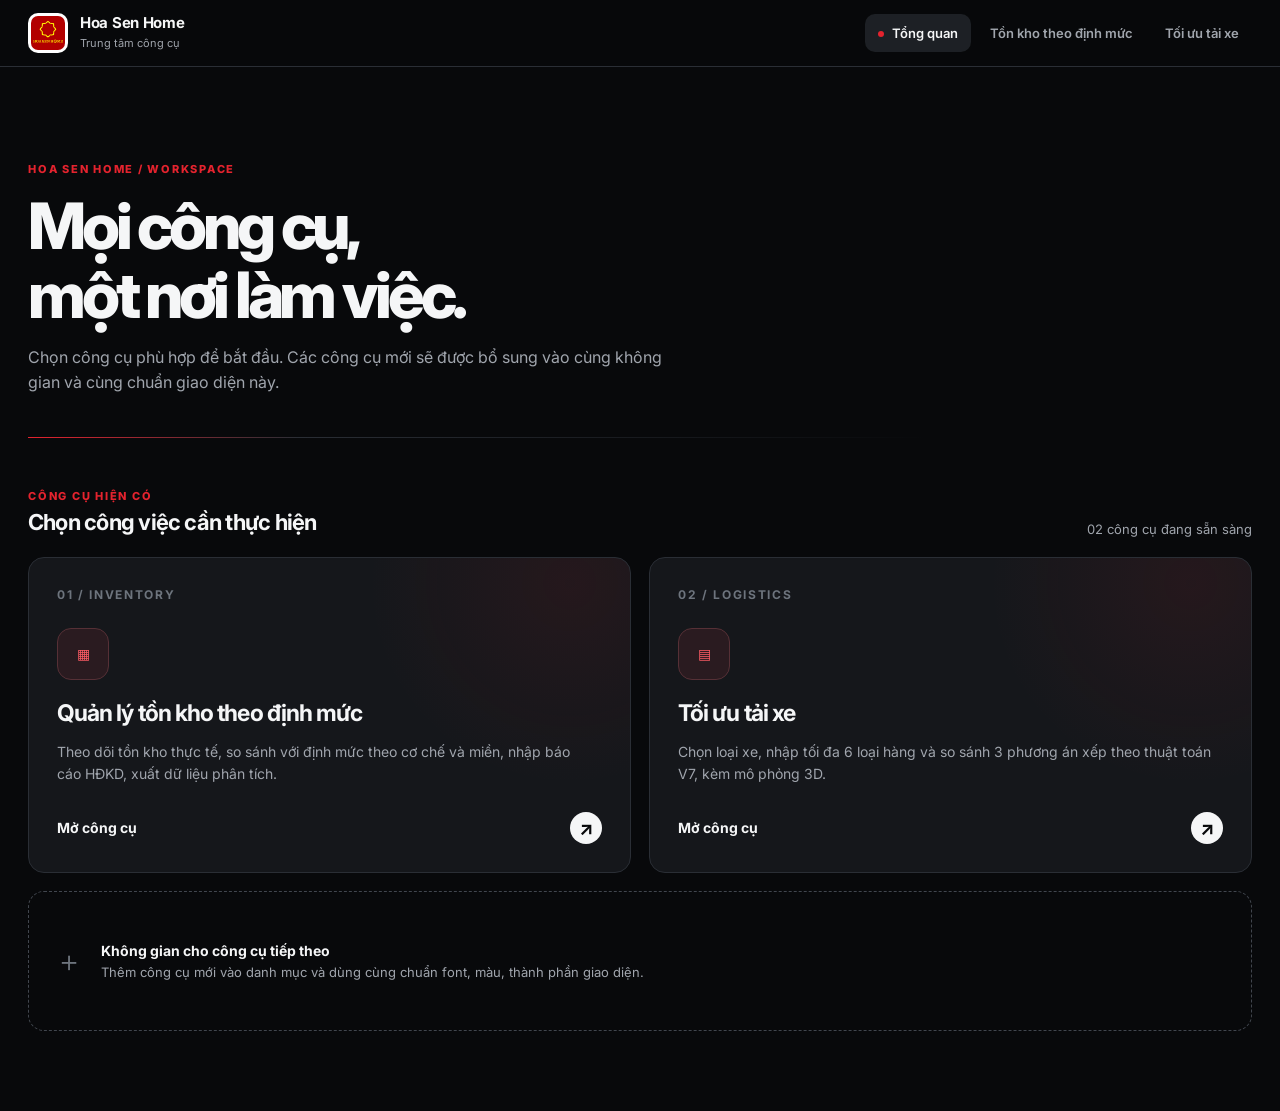
==== index.html @ efd55bc5 "feat: add Hoa Sen Home tool workspace" ====
<!doctype html>
<html lang="vi">
<head>
  <meta charset="utf-8">
  <meta name="viewport" content="width=device-width,initial-scale=1">
  <meta name="description" content="Không gian công cụ Hoa Sen Home: quản lý tồn kho theo định mức và tối ưu tải xe.">
  <title>Trung tâm công cụ | Hoa Sen Home</title>
  <link rel="stylesheet" href="/shared.css">
</head>
<body>
  <header class="site-header"><div class="site-header-inner">
    <a class="brand" href="/"><img src="/inventory/Logo HSH.jpg" alt="Hoa Sen Home"><div><strong>Hoa Sen Home</strong><span>Trung tâm công cụ</span></div></a>
    <nav class="site-nav" aria-label="Công cụ"><a class="active" href="/">Tổng quan</a><a href="/inventory/">Tồn kho theo định mức</a><a href="/truck/">Tối ưu tải xe</a></nav>
  </div></header>
  <main class="shell">
    <section class="hero"><div class="eyebrow">HOA SEN HOME / WORKSPACE</div><h1>Mọi công cụ,<br>một nơi làm việc.</h1><p>Chọn công cụ phù hợp để bắt đầu. Các công cụ mới sẽ được bổ sung vào cùng không gian và cùng chuẩn giao diện này.</p><div class="hero-rule"></div></section>
    <section aria-labelledby="tools-heading"><div class="section-head"><div><div class="eyebrow">CÔNG CỤ HIỆN CÓ</div><h2 id="tools-heading">Chọn công việc cần thực hiện</h2></div><p>02 công cụ đang sẵn sàng</p></div>
      <div class="tool-grid">
        <a class="tool-card" href="/inventory/"><span class="number">01 / INVENTORY</span><div class="tool-icon" aria-hidden="true">▦</div><h3>Quản lý tồn kho theo định mức</h3><p>Theo dõi tồn kho thực tế, so sánh với định mức theo cơ chế và miền, nhập báo cáo HĐKD, xuất dữ liệu phân tích.</p><div class="card-footer"><span>Mở công cụ</span><span class="arrow">↗</span></div></a>
        <a class="tool-card" href="/truck/"><span class="number">02 / LOGISTICS</span><div class="tool-icon" aria-hidden="true">▤</div><h3>Tối ưu tải xe</h3><p>Chọn loại xe, nhập tối đa 6 loại hàng và so sánh 3 phương án xếp theo thuật toán V7, kèm mô phỏng 3D.</p><div class="card-footer"><span>Mở công cụ</span><span class="arrow">↗</span></div></a>
      </div>
      <div class="future-card"><div class="plus" aria-hidden="true">＋</div><div><strong>Không gian cho công cụ tiếp theo</strong><span>Thêm công cụ mới vào danh mục và dùng cùng chuẩn font, màu, thành phần giao diện.</span></div></div>
    </section>
  </main>
</body>
</html>
---- shared.css ----
@import url('https://fonts.googleapis.com/css2?family=Inter:wght@400;500;600;700;800&display=swap');

:root{--bg:#08090b;--surface:#15171b;--surface-2:#1d2025;--border:#2a2e35;--text:#f5f6f7;--muted:#a0a5ad;--soft:#6d747d;--accent:#e4232e;--accent-hover:#ff3b45;--green:#31ce79;--radius:16px}
*{box-sizing:border-box}
html{scroll-behavior:smooth}
body{margin:0;background:var(--bg);color:var(--text);font:400 14px/1.55 Inter,-apple-system,BlinkMacSystemFont,"SF Pro Display",Arial,sans-serif;-webkit-font-smoothing:antialiased}
button,input,select{font:inherit}
button{cursor:pointer}
a{color:inherit;text-decoration:none}
.site-header{position:sticky;top:0;z-index:100;background:rgba(8,9,11,.9);backdrop-filter:blur(18px);border-bottom:1px solid var(--border)}
.site-header-inner{max-width:1440px;margin:auto;padding:13px 28px;display:flex;align-items:center;justify-content:space-between;gap:24px}
.brand{display:flex;align-items:center;gap:12px;min-width:0}
.brand img{width:40px;height:40px;border-radius:10px;background:#fff;object-fit:contain;padding:3px;flex:none}
.brand strong{display:block;font-size:15px;line-height:1.2;letter-spacing:-.02em}
.brand span{display:block;color:var(--muted);font-size:11px;margin-top:3px}
.site-nav{display:flex;align-items:center;gap:6px;flex-wrap:wrap}
.site-nav a{padding:9px 13px;border-radius:10px;color:var(--muted);font-size:13px;font-weight:600;white-space:nowrap}
.site-nav a:hover,.site-nav a.active{color:var(--text);background:var(--surface-2)}
.site-nav a.active:before{content:"";display:inline-block;width:6px;height:6px;margin:0 8px 1px 0;background:var(--accent);border-radius:50%}
.shell{max-width:1440px;margin:auto;padding:32px 28px 80px}
.eyebrow{font-size:11px;letter-spacing:.16em;text-transform:uppercase;color:var(--accent);font-weight:800}
.hero{padding:62px 0 50px;max-width:900px}
.hero h1{margin:14px 0 16px;font-size:clamp(36px,5vw,65px);letter-spacing:-.065em;line-height:1.07;font-weight:800}
.hero p{color:var(--muted);font-size:16px;max-width:650px;margin:0}
.hero-rule{height:1px;background:linear-gradient(90deg,var(--accent),var(--border) 30%,transparent);margin-top:42px}
.section-head{display:flex;justify-content:space-between;align-items:end;gap:20px;margin-bottom:18px}
.section-head h2{font-size:22px;letter-spacing:-.035em;margin:0}
.section-head p{margin:0;color:var(--muted);font-size:13px}
.tool-grid{display:grid;grid-template-columns:repeat(2,minmax(0,1fr));gap:18px}
.tool-card{position:relative;display:flex;flex-direction:column;min-height:310px;padding:28px;border:1px solid var(--border);border-radius:var(--radius);background:radial-gradient(circle at 90% 8%,rgba(228,35,46,.075),transparent 33%),var(--surface);transition:border-color .2s,transform .2s,background .2s}
.tool-card:hover{border-color:#59606a;transform:translateY(-3px);background-color:#1a1d21}
.tool-card .number{color:var(--soft);font-size:12px;font-weight:700;letter-spacing:.14em}
.tool-icon{display:grid;place-items:center;width:52px;height:52px;background:#2a1b20;color:#ff5c65;border:1px solid #563036;border-radius:14px;margin:24px 0 16px}
.tool-card h3{font-size:23px;letter-spacing:-.04em;margin:0 0 9px}
.tool-card p{color:var(--muted);margin:0;max-width:540px}
.tool-card .card-footer{margin-top:auto;padding-top:28px;display:flex;align-items:center;justify-content:space-between;color:var(--text);font-weight:700}
.tool-card .arrow{display:grid;place-items:center;width:32px;height:32px;border-radius:50%;background:var(--text);color:var(--bg);font-size:19px}
.future-card{border-style:dashed;background:transparent;min-height:140px;display:flex;align-items:center;gap:18px;padding:26px;margin-top:18px;border-radius:var(--radius);border:1px dashed #41464e}
.future-card .plus{font-size:28px;color:var(--soft)}
.future-card strong{display:block}.future-card span{color:var(--muted);font-size:13px}
.page-intro{padding:30px 0 26px}
.page-intro h1{font-size:clamp(27px,3.4vw,40px);letter-spacing:-.045em;margin:8px 0 7px}
.page-intro p{color:var(--muted);margin:0}
.panel{background:var(--surface);border:1px solid var(--border);border-radius:var(--radius);padding:22px}
.panel h2,.panel h3{margin:0 0 14px;letter-spacing:-.025em}
.panel h2{font-size:18px}.panel h3{font-size:15px}
.field{display:flex;flex-direction:column;gap:7px;min-width:0}
.field label{font-size:12px;color:var(--muted);font-weight:600}
.field input,.field select{width:100%;min-height:40px;background:#0d0f12;border:1px solid #363b43;border-radius:9px;color:var(--text);padding:8px 11px;outline:none}
.field input:focus,.field select:focus{border-color:#d94a53;box-shadow:0 0 0 3px rgba(228,35,46,.12)}
.field input:disabled{opacity:.6}
.field small{color:var(--soft)}
.form-grid{display:grid;grid-template-columns:repeat(3,minmax(0,1fr));gap:14px}
.btn{border:1px solid var(--border);border-radius:10px;padding:10px 15px;background:var(--surface-2);color:var(--text);font-weight:700;line-height:1.25}
.btn:hover{border-color:#6a727c}.btn.primary{background:var(--accent);border-color:var(--accent);color:#fff}.btn.primary:hover{background:var(--accent-hover)}
.btn.ghost{background:transparent}.btn.danger{color:#ff777e}
.btn:disabled{opacity:.55;cursor:not-allowed}
.muted{color:var(--muted)}.hint{color:var(--muted);font-size:12px}
.divider{border:0;border-top:1px solid var(--border);margin:22px 0}
.tab-list{display:flex;gap:7px;overflow:auto;padding-bottom:3px}
.tab-list button{border:1px solid var(--border);background:#101216;color:var(--muted);border-radius:9px;padding:9px 13px;white-space:nowrap;font-weight:700}
.tab-list button.active{background:#332026;border-color:#754048;color:#fff}
.metric-grid{display:grid;grid-template-columns:repeat(4,minmax(0,1fr));gap:12px}
.metric{padding:16px;background:#101216;border:1px solid var(--border);border-radius:12px}
.metric span{display:block;color:var(--muted);font-size:12px}.metric strong{display:block;font-size:23px;letter-spacing:-.04em;margin-top:5px}
.table-wrap{overflow:auto;border:1px solid var(--border);border-radius:11px}
table{width:100%;border-collapse:collapse;font-size:12px;min-width:720px}th,td{padding:10px 12px;text-align:left;border-bottom:1px solid var(--border);white-space:nowrap}th{background:#202329;color:#c8cbd0;font-weight:700}td{background:#121418}tr:last-child td{border-bottom:0}
.notice{background:#17291f;border:1px solid #315b42;color:#7eecaa;border-radius:10px;padding:10px 13px;font-size:13px}
.notice.warn{background:#2a2313;border-color:#65542b;color:#ffe49b}.notice.error{background:#301b20;border-color:#683740;color:#ffadb2}
@media(max-width:850px){.tool-grid{grid-template-columns:1fr}.site-header-inner{align-items:flex-start;flex-direction:column;gap:8px}.site-nav{width:100%;overflow:auto;flex-wrap:nowrap}.shell{padding:24px 16px 60px}.form-grid{grid-template-columns:repeat(2,minmax(0,1fr))}.metric-grid{grid-template-columns:repeat(2,minmax(0,1fr))}}
@media(max-width:520px){.form-grid{grid-template-columns:1fr}.metric-grid{grid-template-columns:1fr 1fr}.panel{padding:16px}.tool-card{min-height:260px;padding:20px}.hero{padding:35px 0}}
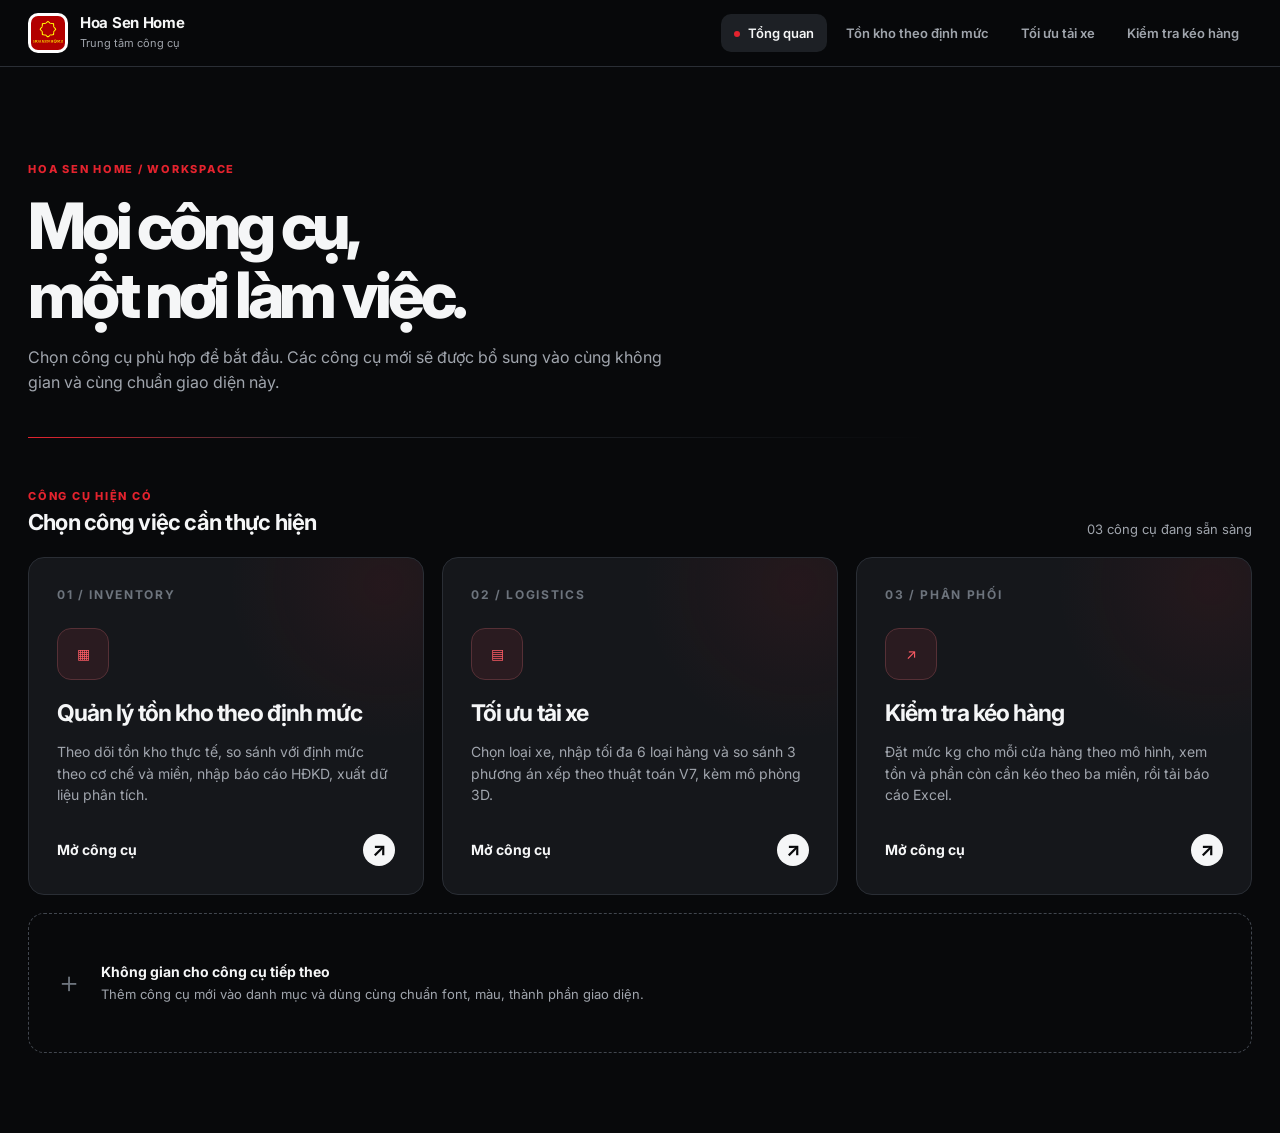
==== commit 8ff85400: "Add store pull tracking tool with regional tabs and Excel export" ====
--- a/index.html
+++ b/index.html
@@ -3,21 +3,22 @@
 <head>
   <meta charset="utf-8">
   <meta name="viewport" content="width=device-width,initial-scale=1">
-  <meta name="description" content="Không gian công cụ Hoa Sen Home: quản lý tồn kho theo định mức và tối ưu tải xe.">
+  <meta name="description" content="Không gian công cụ Hoa Sen Home: tồn kho theo định mức, tối ưu tải xe và kiểm tra kéo hàng.">
   <title>Trung tâm công cụ | Hoa Sen Home</title>
   <link rel="stylesheet" href="/shared.css">
 </head>
 <body>
   <header class="site-header"><div class="site-header-inner">
     <a class="brand" href="/"><img src="/inventory/Logo HSH.jpg" alt="Hoa Sen Home"><div><strong>Hoa Sen Home</strong><span>Trung tâm công cụ</span></div></a>
-    <nav class="site-nav" aria-label="Công cụ"><a class="active" href="/">Tổng quan</a><a href="/inventory/">Tồn kho theo định mức</a><a href="/truck/">Tối ưu tải xe</a></nav>
+    <nav class="site-nav" aria-label="Công cụ"><a class="active" href="/">Tổng quan</a><a href="/inventory/">Tồn kho theo định mức</a><a href="/truck/">Tối ưu tải xe</a><a href="/pull/">Kiểm tra kéo hàng</a></nav>
   </div></header>
   <main class="shell">
     <section class="hero"><div class="eyebrow">HOA SEN HOME / WORKSPACE</div><h1>Mọi công cụ,<br>một nơi làm việc.</h1><p>Chọn công cụ phù hợp để bắt đầu. Các công cụ mới sẽ được bổ sung vào cùng không gian và cùng chuẩn giao diện này.</p><div class="hero-rule"></div></section>
-    <section aria-labelledby="tools-heading"><div class="section-head"><div><div class="eyebrow">CÔNG CỤ HIỆN CÓ</div><h2 id="tools-heading">Chọn công việc cần thực hiện</h2></div><p>02 công cụ đang sẵn sàng</p></div>
+    <section aria-labelledby="tools-heading"><div class="section-head"><div><div class="eyebrow">CÔNG CỤ HIỆN CÓ</div><h2 id="tools-heading">Chọn công việc cần thực hiện</h2></div><p>03 công cụ đang sẵn sàng</p></div>
       <div class="tool-grid">
         <a class="tool-card" href="/inventory/"><span class="number">01 / INVENTORY</span><div class="tool-icon" aria-hidden="true">▦</div><h3>Quản lý tồn kho theo định mức</h3><p>Theo dõi tồn kho thực tế, so sánh với định mức theo cơ chế và miền, nhập báo cáo HĐKD, xuất dữ liệu phân tích.</p><div class="card-footer"><span>Mở công cụ</span><span class="arrow">↗</span></div></a>
         <a class="tool-card" href="/truck/"><span class="number">02 / LOGISTICS</span><div class="tool-icon" aria-hidden="true">▤</div><h3>Tối ưu tải xe</h3><p>Chọn loại xe, nhập tối đa 6 loại hàng và so sánh 3 phương án xếp theo thuật toán V7, kèm mô phỏng 3D.</p><div class="card-footer"><span>Mở công cụ</span><span class="arrow">↗</span></div></a>
+        <a class="tool-card" href="/pull/"><span class="number">03 / PHÂN PHỐI</span><div class="tool-icon" aria-hidden="true">↗</div><h3>Kiểm tra kéo hàng</h3><p>Đặt mức kg cho mỗi cửa hàng theo mô hình, xem tồn và phần còn cần kéo theo ba miền, rồi tải báo cáo Excel.</p><div class="card-footer"><span>Mở công cụ</span><span class="arrow">↗</span></div></a>
       </div>
       <div class="future-card"><div class="plus" aria-hidden="true">＋</div><div><strong>Không gian cho công cụ tiếp theo</strong><span>Thêm công cụ mới vào danh mục và dùng cùng chuẩn font, màu, thành phần giao diện.</span></div></div>
     </section>
--- a/shared.css
+++ b/shared.css
@@ -26,7 +26,7 @@
 .section-head{display:flex;justify-content:space-between;align-items:end;gap:20px;margin-bottom:18px}
 .section-head h2{font-size:22px;letter-spacing:-.035em;margin:0}
 .section-head p{margin:0;color:var(--muted);font-size:13px}
-.tool-grid{display:grid;grid-template-columns:repeat(2,minmax(0,1fr));gap:18px}
+.tool-grid{display:grid;grid-template-columns:repeat(3,minmax(0,1fr));gap:18px}
 .tool-card{position:relative;display:flex;flex-direction:column;min-height:310px;padding:28px;border:1px solid var(--border);border-radius:var(--radius);background:radial-gradient(circle at 90% 8%,rgba(228,35,46,.075),transparent 33%),var(--surface);transition:border-color .2s,transform .2s,background .2s}
 .tool-card:hover{border-color:#59606a;transform:translateY(-3px);background-color:#1a1d21}
 .tool-card .number{color:var(--soft);font-size:12px;font-weight:700;letter-spacing:.14em}
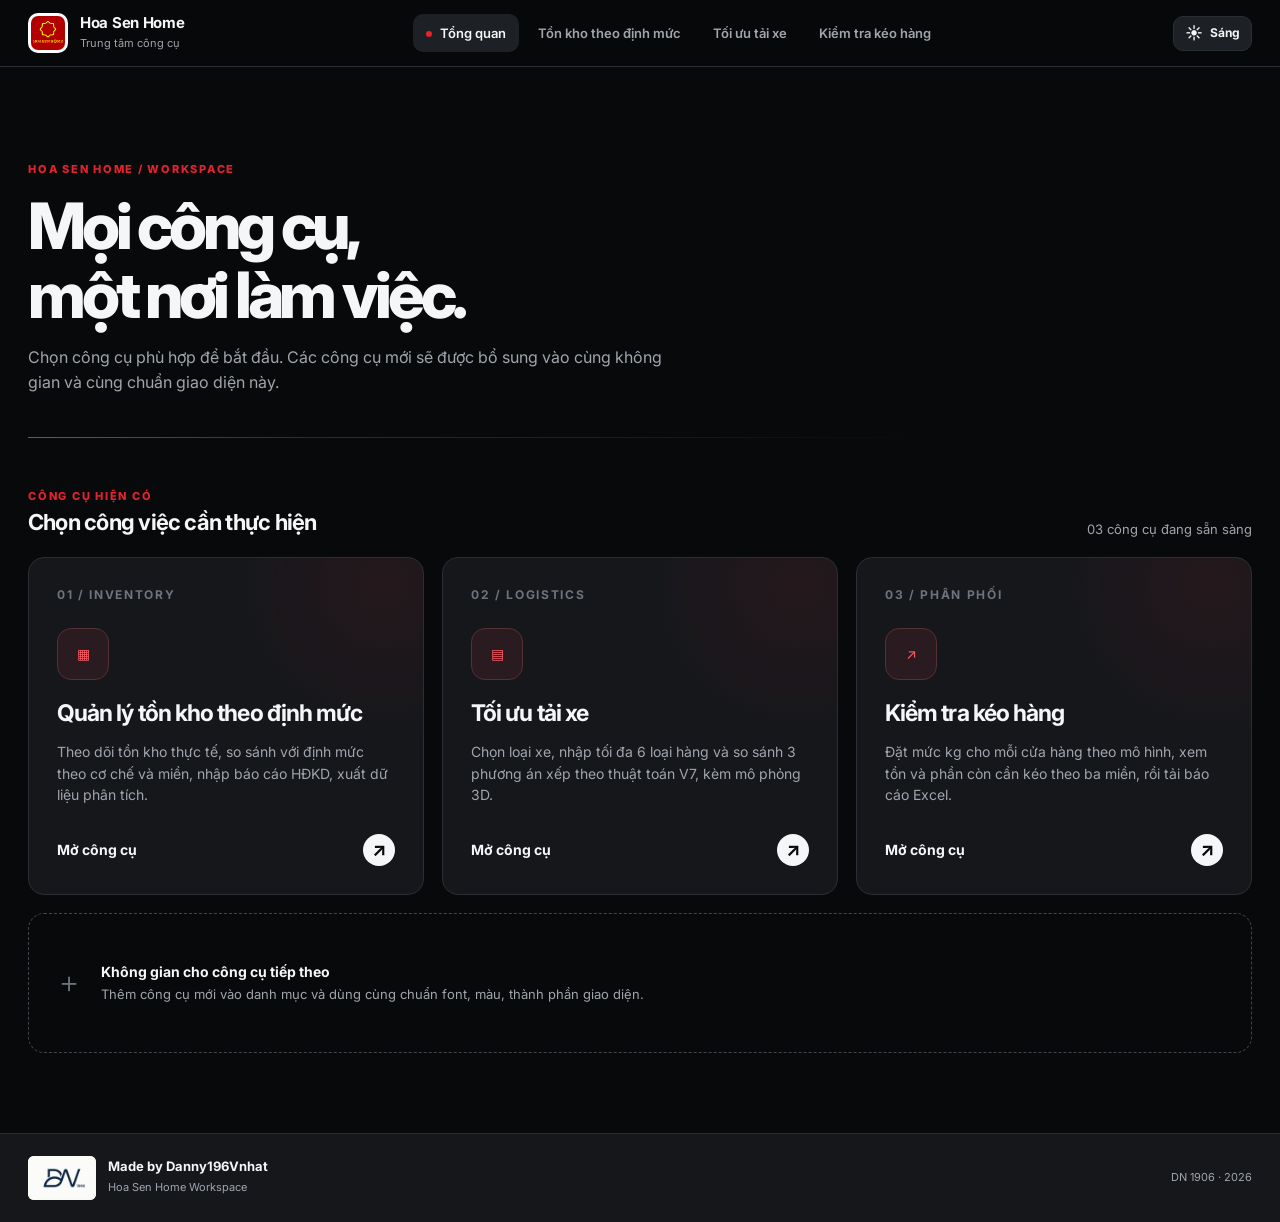
==== commit 6b91f911: "Add shared theme and personal branding" ====
--- a/index.html
+++ b/index.html
@@ -5,12 +5,14 @@
   <meta name="viewport" content="width=device-width,initial-scale=1">
   <meta name="description" content="Không gian công cụ Hoa Sen Home: tồn kho theo định mức, tối ưu tải xe và kiểm tra kéo hàng.">
   <title>Trung tâm công cụ | Hoa Sen Home</title>
-  <link rel="stylesheet" href="/shared.css">
+  <script src="/assets/theme.js"></script>
+  <link rel="stylesheet" href="/assets/shared.css">
+  <link rel="stylesheet" href="/assets/theme.css">
 </head>
 <body>
   <header class="site-header"><div class="site-header-inner">
-    <a class="brand" href="/"><img src="/inventory/Logo HSH.jpg" alt="Hoa Sen Home"><div><strong>Hoa Sen Home</strong><span>Trung tâm công cụ</span></div></a>
-    <nav class="site-nav" aria-label="Công cụ"><a class="active" href="/">Tổng quan</a><a href="/inventory/">Tồn kho theo định mức</a><a href="/truck/">Tối ưu tải xe</a><a href="/pull/">Kiểm tra kéo hàng</a></nav>
+    <a class="brand" href="/"><img src="/assets/logo-hsh.jpg" alt="Hoa Sen Home"><div><strong>Hoa Sen Home</strong><span>Trung tâm công cụ</span></div></a>
+    <nav class="site-nav" aria-label="Công cụ"><a class="active" href="/">Tổng quan</a><a href="/inventory/">Tồn kho theo định mức</a><a href="/truck/">Tối ưu tải xe</a><a href="/pull">Kiểm tra kéo hàng</a></nav>
   </div></header>
   <main class="shell">
     <section class="hero"><div class="eyebrow">HOA SEN HOME / WORKSPACE</div><h1>Mọi công cụ,<br>một nơi làm việc.</h1><p>Chọn công cụ phù hợp để bắt đầu. Các công cụ mới sẽ được bổ sung vào cùng không gian và cùng chuẩn giao diện này.</p><div class="hero-rule"></div></section>
@@ -18,7 +20,7 @@
       <div class="tool-grid">
         <a class="tool-card" href="/inventory/"><span class="number">01 / INVENTORY</span><div class="tool-icon" aria-hidden="true">▦</div><h3>Quản lý tồn kho theo định mức</h3><p>Theo dõi tồn kho thực tế, so sánh với định mức theo cơ chế và miền, nhập báo cáo HĐKD, xuất dữ liệu phân tích.</p><div class="card-footer"><span>Mở công cụ</span><span class="arrow">↗</span></div></a>
         <a class="tool-card" href="/truck/"><span class="number">02 / LOGISTICS</span><div class="tool-icon" aria-hidden="true">▤</div><h3>Tối ưu tải xe</h3><p>Chọn loại xe, nhập tối đa 6 loại hàng và so sánh 3 phương án xếp theo thuật toán V7, kèm mô phỏng 3D.</p><div class="card-footer"><span>Mở công cụ</span><span class="arrow">↗</span></div></a>
-        <a class="tool-card" href="/pull/"><span class="number">03 / PHÂN PHỐI</span><div class="tool-icon" aria-hidden="true">↗</div><h3>Kiểm tra kéo hàng</h3><p>Đặt mức kg cho mỗi cửa hàng theo mô hình, xem tồn và phần còn cần kéo theo ba miền, rồi tải báo cáo Excel.</p><div class="card-footer"><span>Mở công cụ</span><span class="arrow">↗</span></div></a>
+        <a class="tool-card" href="/pull"><span class="number">03 / PHÂN PHỐI</span><div class="tool-icon" aria-hidden="true">↗</div><h3>Kiểm tra kéo hàng</h3><p>Đặt mức kg cho mỗi cửa hàng theo mô hình, xem tồn và phần còn cần kéo theo ba miền, rồi tải báo cáo Excel.</p><div class="card-footer"><span>Mở công cụ</span><span class="arrow">↗</span></div></a>
       </div>
       <div class="future-card"><div class="plus" aria-hidden="true">＋</div><div><strong>Không gian cho công cụ tiếp theo</strong><span>Thêm công cụ mới vào danh mục và dùng cùng chuẩn font, màu, thành phần giao diện.</span></div></div>
     </section>
--- a/assets/shared.css
+++ b/assets/shared.css
@@ -0,0 +1,71 @@
+@import url('https://fonts.googleapis.com/css2?family=Inter:wght@400;500;600;700;800&display=swap');
+
+:root{--bg:#08090b;--surface:#15171b;--surface-2:#1d2025;--border:#2a2e35;--text:#f5f6f7;--muted:#a0a5ad;--soft:#6d747d;--accent:#e4232e;--accent-hover:#ff3b45;--green:#31ce79;--radius:16px}
+*{box-sizing:border-box}
+html{scroll-behavior:smooth}
+body{margin:0;background:var(--bg);color:var(--text);font:400 14px/1.55 Inter,-apple-system,BlinkMacSystemFont,"SF Pro Display",Arial,sans-serif;-webkit-font-smoothing:antialiased}
+button,input,select{font:inherit}
+button{cursor:pointer}
+a{color:inherit;text-decoration:none}
+.site-header{position:sticky;top:0;z-index:100;background:rgba(8,9,11,.9);backdrop-filter:blur(18px);border-bottom:1px solid var(--border)}
+.site-header-inner{max-width:1440px;margin:auto;padding:13px 28px;display:flex;align-items:center;justify-content:space-between;gap:24px}
+.brand{display:flex;align-items:center;gap:12px;min-width:0}
+.brand img{width:40px;height:40px;border-radius:10px;background:#fff;object-fit:contain;padding:3px;flex:none}
+.brand strong{display:block;font-size:15px;line-height:1.2;letter-spacing:-.02em}
+.brand span{display:block;color:var(--muted);font-size:11px;margin-top:3px}
+.site-nav{display:flex;align-items:center;gap:6px;flex-wrap:wrap}
+.site-nav a{padding:9px 13px;border-radius:10px;color:var(--muted);font-size:13px;font-weight:600;white-space:nowrap}
+.site-nav a:hover,.site-nav a.active{color:var(--text);background:var(--surface-2)}
+.site-nav a.active:before{content:"";display:inline-block;width:6px;height:6px;margin:0 8px 1px 0;background:var(--accent);border-radius:50%}
+.shell{max-width:1440px;margin:auto;padding:32px 28px 80px}
+.eyebrow{font-size:11px;letter-spacing:.16em;text-transform:uppercase;color:var(--accent);font-weight:800}
+.hero{padding:62px 0 50px;max-width:900px}
+.hero h1{margin:14px 0 16px;font-size:clamp(36px,5vw,65px);letter-spacing:-.065em;line-height:1.07;font-weight:800}
+.hero p{color:var(--muted);font-size:16px;max-width:650px;margin:0}
+.hero-rule{height:1px;background:linear-gradient(90deg,var(--accent),var(--border) 30%,transparent);margin-top:42px}
+.section-head{display:flex;justify-content:space-between;align-items:end;gap:20px;margin-bottom:18px}
+.section-head h2{font-size:22px;letter-spacing:-.035em;margin:0}
+.section-head p{margin:0;color:var(--muted);font-size:13px}
+.tool-grid{display:grid;grid-template-columns:repeat(3,minmax(0,1fr));gap:18px}
+.tool-card{position:relative;display:flex;flex-direction:column;min-height:310px;padding:28px;border:1px solid var(--border);border-radius:var(--radius);background:radial-gradient(circle at 90% 8%,rgba(228,35,46,.075),transparent 33%),var(--surface);transition:border-color .2s,transform .2s,background .2s}
+.tool-card:hover{border-color:#59606a;transform:translateY(-3px);background-color:#1a1d21}
+.tool-card .number{color:var(--soft);font-size:12px;font-weight:700;letter-spacing:.14em}
+.tool-icon{display:grid;place-items:center;width:52px;height:52px;background:#2a1b20;color:#ff5c65;border:1px solid #563036;border-radius:14px;margin:24px 0 16px}
+.tool-card h3{font-size:23px;letter-spacing:-.04em;margin:0 0 9px}
+.tool-card p{color:var(--muted);margin:0;max-width:540px}
+.tool-card .card-footer{margin-top:auto;padding-top:28px;display:flex;align-items:center;justify-content:space-between;color:var(--text);font-weight:700}
+.tool-card .arrow{display:grid;place-items:center;width:32px;height:32px;border-radius:50%;background:var(--text);color:var(--bg);font-size:19px}
+.future-card{border-style:dashed;background:transparent;min-height:140px;display:flex;align-items:center;gap:18px;padding:26px;margin-top:18px;border-radius:var(--radius);border:1px dashed #41464e}
+.future-card .plus{font-size:28px;color:var(--soft)}
+.future-card strong{display:block}.future-card span{color:var(--muted);font-size:13px}
+.page-intro{padding:30px 0 26px}
+.page-intro h1{font-size:clamp(27px,3.4vw,40px);letter-spacing:-.045em;margin:8px 0 7px}
+.page-intro p{color:var(--muted);margin:0}
+.panel{background:var(--surface);border:1px solid var(--border);border-radius:var(--radius);padding:22px}
+.panel h2,.panel h3{margin:0 0 14px;letter-spacing:-.025em}
+.panel h2{font-size:18px}.panel h3{font-size:15px}
+.field{display:flex;flex-direction:column;gap:7px;min-width:0}
+.field label{font-size:12px;color:var(--muted);font-weight:600}
+.field input,.field select{width:100%;min-height:40px;background:#0d0f12;border:1px solid #363b43;border-radius:9px;color:var(--text);padding:8px 11px;outline:none}
+.field input:focus,.field select:focus{border-color:#d94a53;box-shadow:0 0 0 3px rgba(228,35,46,.12)}
+.field input:disabled{opacity:.6}
+.field small{color:var(--soft)}
+.form-grid{display:grid;grid-template-columns:repeat(3,minmax(0,1fr));gap:14px}
+.btn{border:1px solid var(--border);border-radius:10px;padding:10px 15px;background:var(--surface-2);color:var(--text);font-weight:700;line-height:1.25}
+.btn:hover{border-color:#6a727c}.btn.primary{background:var(--accent);border-color:var(--accent);color:#fff}.btn.primary:hover{background:var(--accent-hover)}
+.btn.ghost{background:transparent}.btn.danger{color:#ff777e}
+.btn:disabled{opacity:.55;cursor:not-allowed}
+.muted{color:var(--muted)}.hint{color:var(--muted);font-size:12px}
+.divider{border:0;border-top:1px solid var(--border);margin:22px 0}
+.tab-list{display:flex;gap:7px;overflow:auto;padding-bottom:3px}
+.tab-list button{border:1px solid var(--border);background:#101216;color:var(--muted);border-radius:9px;padding:9px 13px;white-space:nowrap;font-weight:700}
+.tab-list button.active{background:#332026;border-color:#754048;color:#fff}
+.metric-grid{display:grid;grid-template-columns:repeat(4,minmax(0,1fr));gap:12px}
+.metric{padding:16px;background:#101216;border:1px solid var(--border);border-radius:12px}
+.metric span{display:block;color:var(--muted);font-size:12px}.metric strong{display:block;font-size:23px;letter-spacing:-.04em;margin-top:5px}
+.table-wrap{overflow:auto;border:1px solid var(--border);border-radius:11px}
+table{width:100%;border-collapse:collapse;font-size:12px;min-width:720px}th,td{padding:10px 12px;text-align:left;border-bottom:1px solid var(--border);white-space:nowrap}th{background:#202329;color:#c8cbd0;font-weight:700}td{background:#121418}tr:last-child td{border-bottom:0}
+.notice{background:#17291f;border:1px solid #315b42;color:#7eecaa;border-radius:10px;padding:10px 13px;font-size:13px}
+.notice.warn{background:#2a2313;border-color:#65542b;color:#ffe49b}.notice.error{background:#301b20;border-color:#683740;color:#ffadb2}
+@media(max-width:850px){.tool-grid{grid-template-columns:1fr}.site-header-inner{align-items:flex-start;flex-direction:column;gap:8px}.site-nav{width:100%;overflow:auto;flex-wrap:nowrap}.shell{padding:24px 16px 60px}.form-grid{grid-template-columns:repeat(2,minmax(0,1fr))}.metric-grid{grid-template-columns:repeat(2,minmax(0,1fr))}}
+@media(max-width:520px){.form-grid{grid-template-columns:1fr}.metric-grid{grid-template-columns:1fr 1fr}.panel{padding:16px}.tool-card{min-height:260px;padding:20px}.hero{padding:35px 0}}
--- a/assets/theme.css
+++ b/assets/theme.css
@@ -0,0 +1,50 @@
+.theme-toggle{display:inline-flex;align-items:center;justify-content:center;gap:7px;flex:none;min-width:78px;padding:8px 11px;border:1px solid var(--border);border-radius:10px;background:var(--surface-2);color:var(--text);font-size:12px;font-weight:700;line-height:1.2}
+.theme-toggle:hover{border-color:var(--accent)}
+.theme-toggle span:first-child{font-size:17px;line-height:1}
+.site-footer{border-top:1px solid var(--border);background:var(--surface)}
+.site-footer-inner{max-width:1440px;margin:auto;padding:22px 28px;display:flex;justify-content:space-between;align-items:center;gap:20px}
+.footer-brand{display:flex;align-items:center;gap:12px}
+.footer-brand img{width:68px;height:44px;object-fit:contain;border-radius:6px;background:#fff}
+.footer-brand strong{display:block;color:var(--text);font-size:13px;line-height:1.2}
+.footer-brand span,.footer-mark{color:var(--muted);font-size:11px}
+
+html[data-theme="light"]{
+  --bg:#f4f6f8;--surface:#fff;--surface-2:#e9edf2;--border:#d9dfe7;--text:#18212c;--muted:#586473;--soft:#6f7a87;--accent:#c91e2a;--accent-hover:#af1824;--green:#168a50;
+  --bg-primary:#f4f6f8;--bg-secondary:#edf0f4;--bg-card:#fff;--bg-elevated:#eef1f5;--bg-hover:#e4e9ef;--border-hover:#bdc6d2;
+  --text-primary:#18212c;--text-secondary:#4d5968;--text-muted:#697584;
+  --accent-green:#158344;--accent-yellow:#9b7200;--accent-orange:#a75c00;--accent-red:#c9232e;--accent-purple:#8650b5;--accent-blue:#206cc5;
+  --shadow-sm:0 1px 3px rgba(20,30,45,.08);--shadow-md:0 4px 16px rgba(20,30,45,.10);
+  color-scheme:light
+}
+html[data-theme="light"] body{background:var(--bg);color:var(--text)}
+html[data-theme="light"] .site-header{background:rgba(255,255,255,.94)}
+html[data-theme="light"] .site-header .brand strong{color:var(--text)}
+html[data-theme="light"] .site-header .brand span,html[data-theme="light"] .site-header .site-nav a{color:var(--muted)}
+html[data-theme="light"] .site-header .site-nav a:hover,html[data-theme="light"] .site-header .site-nav a.active{color:var(--text);background:var(--surface-2)}
+html[data-theme="light"] .tool-card{background:radial-gradient(circle at 90% 8%,rgba(201,30,42,.06),transparent 33%),var(--surface)}
+html[data-theme="light"] .tool-card:hover{background-color:#f9fbfd;border-color:#afb9c6}
+html[data-theme="light"] .tool-icon{background:#fff0f1;color:#bb1c2b;border-color:#f0c9ce}
+html[data-theme="light"] .future-card{border-color:#bdc6d2}
+html[data-theme="light"] .field input,html[data-theme="light"] .field select,html[data-theme="light"] .rule-card input{background:#fff;border-color:#c9d2dd;color:var(--text)}
+html[data-theme="light"] .tab-list button,html[data-theme="light"] .metric,html[data-theme="light"] .rule-card,html[data-theme="light"] .orientation-options label,html[data-theme="light"] .plot,html[data-theme="light"] .balance{background:#f6f8fa;color:var(--text)}
+html[data-theme="light"] .tab-list button.active,html[data-theme="light"] .orientation-options label:has(input:checked),html[data-theme="light"] .region-tab.active{background:#fff0f1;border-color:#d99aa0;color:var(--text)}
+html[data-theme="light"] th{background:#e9edf2;color:#334154}
+html[data-theme="light"] td{background:#fff;color:var(--text)}
+html[data-theme="light"] .notice{background:#e9f7ee;border-color:#a9d6b9;color:#176139}
+html[data-theme="light"] .notice.warn{background:#fff7df;border-color:#e4ca83;color:#7c5a00}
+html[data-theme="light"] .notice.error{background:#fff0f1;border-color:#e5a9ae;color:#a01826}
+html[data-theme="light"] .mini-tag{background:#fff0f1;border-color:#e4b3b7;color:#a01826}
+html[data-theme="light"] .product-options{background:#fff;border-color:#b6c0cd;box-shadow:0 18px 34px rgba(22,33,48,.16)}
+html[data-theme="light"] .product-options button:hover,html[data-theme="light"] .product-options button:focus{background:#fff0f1}
+html[data-theme="light"] .region-tab{background:#fff}
+html[data-theme="light"] .region-tab small{color:#a4202b}
+html[data-theme="light"] .progress-track{background:#e1e6eb}
+html[data-theme="light"] .status-done{color:#16723c}
+html[data-theme="light"] .status-open{color:#925c00}
+html[data-theme="light"] .status-extra{color:#335ca7}
+html[data-theme="light"] .header{background:rgba(255,255,255,.92)}
+html[data-theme="light"] .legend-item,html[data-theme="light"] .control-group,html[data-theme="light"] .tab{color:var(--text-secondary)}
+html[data-theme="light"] .table-scroll tr:nth-child(even) td{background:#f8fafc}
+html[data-theme="light"] .status-badge.status-none{background:#edf0f4}
+html[data-theme="light"] .footer-mark{color:var(--soft)}
+@media(max-width:850px){.site-header .site-header-inner{flex-direction:row;flex-wrap:wrap;align-items:center}.site-header .site-nav{order:3;flex-basis:100%;width:100%}.theme-toggle{margin-left:auto}.site-footer-inner{padding:18px 16px}}
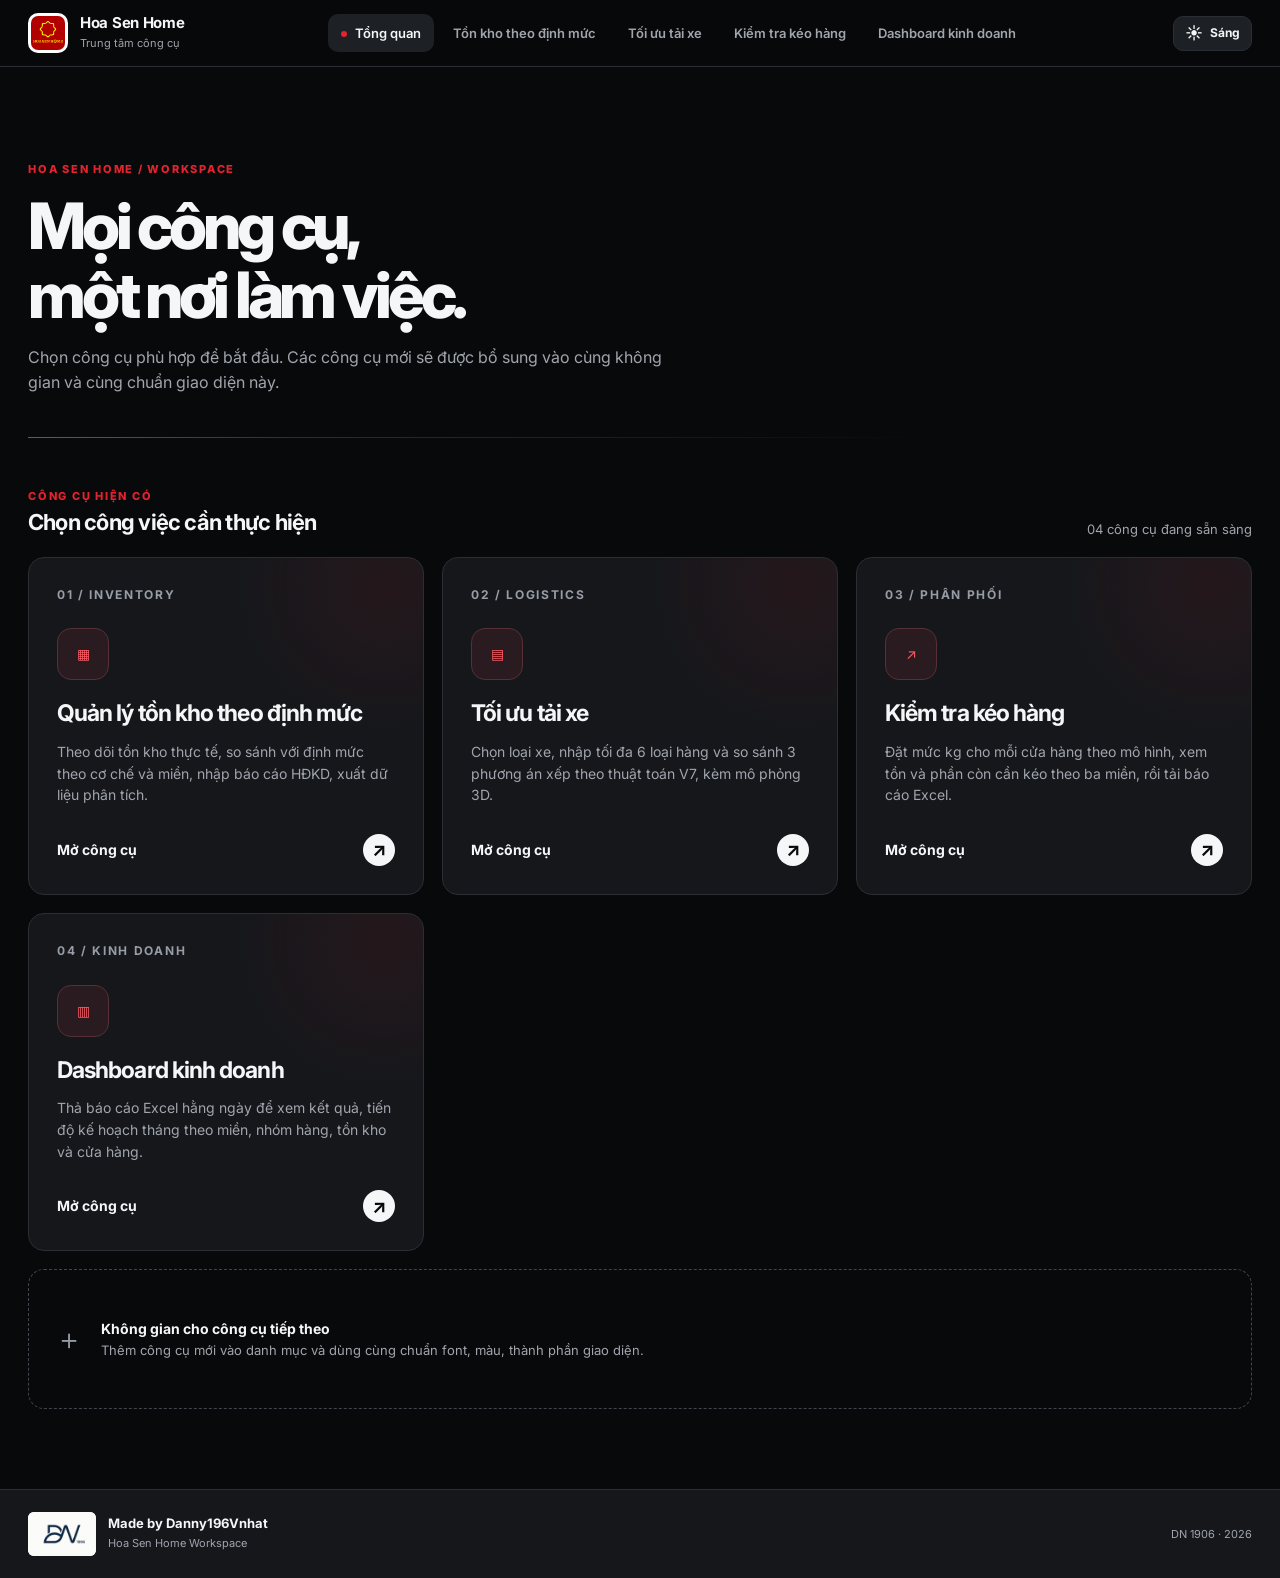
==== commit efe3552f: "Add daily business dashboard to Hoa Sen Home hub" ====
--- a/index.html
+++ b/index.html
@@ -3,7 +3,7 @@
 <head>
   <meta charset="utf-8">
   <meta name="viewport" content="width=device-width,initial-scale=1">
-  <meta name="description" content="Không gian công cụ Hoa Sen Home: tồn kho theo định mức, tối ưu tải xe và kiểm tra kéo hàng.">
+  <meta name="description" content="Không gian công cụ Hoa Sen Home: tồn kho theo định mức, tối ưu tải xe, kiểm tra kéo hàng và dashboard kinh doanh.">
   <title>Trung tâm công cụ | Hoa Sen Home</title>
   <script src="/assets/theme.js"></script>
   <link rel="stylesheet" href="/assets/shared.css">
@@ -12,15 +12,16 @@
 <body>
   <header class="site-header"><div class="site-header-inner">
     <a class="brand" href="/"><img src="/assets/logo-hsh.jpg" alt="Hoa Sen Home"><div><strong>Hoa Sen Home</strong><span>Trung tâm công cụ</span></div></a>
-    <nav class="site-nav" aria-label="Công cụ"><a class="active" href="/">Tổng quan</a><a href="/inventory/">Tồn kho theo định mức</a><a href="/truck/">Tối ưu tải xe</a><a href="/pull">Kiểm tra kéo hàng</a></nav>
+    <nav class="site-nav" aria-label="Công cụ"><a class="active" href="/">Tổng quan</a><a href="/inventory/">Tồn kho theo định mức</a><a href="/truck/">Tối ưu tải xe</a><a href="/pull">Kiểm tra kéo hàng</a><a href="/dashboard/">Dashboard kinh doanh</a></nav>
   </div></header>
   <main class="shell">
     <section class="hero"><div class="eyebrow">HOA SEN HOME / WORKSPACE</div><h1>Mọi công cụ,<br>một nơi làm việc.</h1><p>Chọn công cụ phù hợp để bắt đầu. Các công cụ mới sẽ được bổ sung vào cùng không gian và cùng chuẩn giao diện này.</p><div class="hero-rule"></div></section>
-    <section aria-labelledby="tools-heading"><div class="section-head"><div><div class="eyebrow">CÔNG CỤ HIỆN CÓ</div><h2 id="tools-heading">Chọn công việc cần thực hiện</h2></div><p>03 công cụ đang sẵn sàng</p></div>
+    <section aria-labelledby="tools-heading"><div class="section-head"><div><div class="eyebrow">CÔNG CỤ HIỆN CÓ</div><h2 id="tools-heading">Chọn công việc cần thực hiện</h2></div><p>04 công cụ đang sẵn sàng</p></div>
       <div class="tool-grid">
         <a class="tool-card" href="/inventory/"><span class="number">01 / INVENTORY</span><div class="tool-icon" aria-hidden="true">▦</div><h3>Quản lý tồn kho theo định mức</h3><p>Theo dõi tồn kho thực tế, so sánh với định mức theo cơ chế và miền, nhập báo cáo HĐKD, xuất dữ liệu phân tích.</p><div class="card-footer"><span>Mở công cụ</span><span class="arrow">↗</span></div></a>
         <a class="tool-card" href="/truck/"><span class="number">02 / LOGISTICS</span><div class="tool-icon" aria-hidden="true">▤</div><h3>Tối ưu tải xe</h3><p>Chọn loại xe, nhập tối đa 6 loại hàng và so sánh 3 phương án xếp theo thuật toán V7, kèm mô phỏng 3D.</p><div class="card-footer"><span>Mở công cụ</span><span class="arrow">↗</span></div></a>
         <a class="tool-card" href="/pull"><span class="number">03 / PHÂN PHỐI</span><div class="tool-icon" aria-hidden="true">↗</div><h3>Kiểm tra kéo hàng</h3><p>Đặt mức kg cho mỗi cửa hàng theo mô hình, xem tồn và phần còn cần kéo theo ba miền, rồi tải báo cáo Excel.</p><div class="card-footer"><span>Mở công cụ</span><span class="arrow">↗</span></div></a>
+        <a class="tool-card" href="/dashboard/"><span class="number">04 / KINH DOANH</span><div class="tool-icon" aria-hidden="true">▥</div><h3>Dashboard kinh doanh</h3><p>Thả báo cáo Excel hằng ngày để xem kết quả, tiến độ kế hoạch tháng theo miền, nhóm hàng, tồn kho và cửa hàng.</p><div class="card-footer"><span>Mở công cụ</span><span class="arrow">↗</span></div></a>
       </div>
       <div class="future-card"><div class="plus" aria-hidden="true">＋</div><div><strong>Không gian cho công cụ tiếp theo</strong><span>Thêm công cụ mới vào danh mục và dùng cùng chuẩn font, màu, thành phần giao diện.</span></div></div>
     </section>
--- a/assets/shared.css
+++ b/assets/shared.css
@@ -1,6 +1,6 @@
 @import url('https://fonts.googleapis.com/css2?family=Inter:wght@400;500;600;700;800&display=swap');
 
-:root{--bg:#08090b;--surface:#15171b;--surface-2:#1d2025;--border:#2a2e35;--text:#f5f6f7;--muted:#a0a5ad;--soft:#6d747d;--accent:#e4232e;--accent-hover:#ff3b45;--green:#31ce79;--radius:16px}
+:root{--bg:#08090b;--surface:#15171b;--surface-2:#1d2025;--border:#2a2e35;--text:#f5f6f7;--muted:#a0a5ad;--soft:#969da6;--accent:#e4232e;--accent-hover:#ff3b45;--green:#31ce79;--radius:16px}
 *{box-sizing:border-box}
 html{scroll-behavior:smooth}
 body{margin:0;background:var(--bg);color:var(--text);font:400 14px/1.55 Inter,-apple-system,BlinkMacSystemFont,"SF Pro Display",Arial,sans-serif;-webkit-font-smoothing:antialiased}
--- a/assets/theme.css
+++ b/assets/theme.css
@@ -43,8 +43,17 @@
 html[data-theme="light"] .status-open{color:#925c00}
 html[data-theme="light"] .status-extra{color:#335ca7}
 html[data-theme="light"] .header{background:rgba(255,255,255,.92)}
-html[data-theme="light"] .legend-item,html[data-theme="light"] .control-group,html[data-theme="light"] .tab{color:var(--text-secondary)}
+html[data-theme="light"] .legend-item,html[data-theme="light"] .control-group,html[data-theme="light"] .tab:not(.active){color:var(--text-secondary)}
+html[data-theme="light"] .tab.active{background:#18212c;color:#fff}
+html[data-theme="light"] .tab.active:hover{color:#fff}
+html[data-theme="light"] .input-cell{background:#fff;border-color:#c9d2dd;color:var(--text-primary)}
+html[data-theme="light"] .input-cell:focus{background:#fff;border-color:#64748b}
 html[data-theme="light"] .table-scroll tr:nth-child(even) td{background:#f8fafc}
+html[data-theme="light"] .table-scroll tr.row-region td{background:#edf1f5;color:var(--text-primary)}
+html[data-theme="light"] .table-scroll tr.row-tong-kho td:not(:first-child){background:#faf7ff}
+html[data-theme="light"] .type-badge{background:#e9edf2;color:#4d5968}
+html[data-theme="light"] .status-badge.status-empty{background:#e9edf2;color:#586473}
+html[data-theme="light"] .btn-primary:hover,html[data-theme="light"] .btn-success:hover{background:#354252;color:#fff}
 html[data-theme="light"] .status-badge.status-none{background:#edf0f4}
 html[data-theme="light"] .footer-mark{color:var(--soft)}
 @media(max-width:850px){.site-header .site-header-inner{flex-direction:row;flex-wrap:wrap;align-items:center}.site-header .site-nav{order:3;flex-basis:100%;width:100%}.theme-toggle{margin-left:auto}.site-footer-inner{padding:18px 16px}}
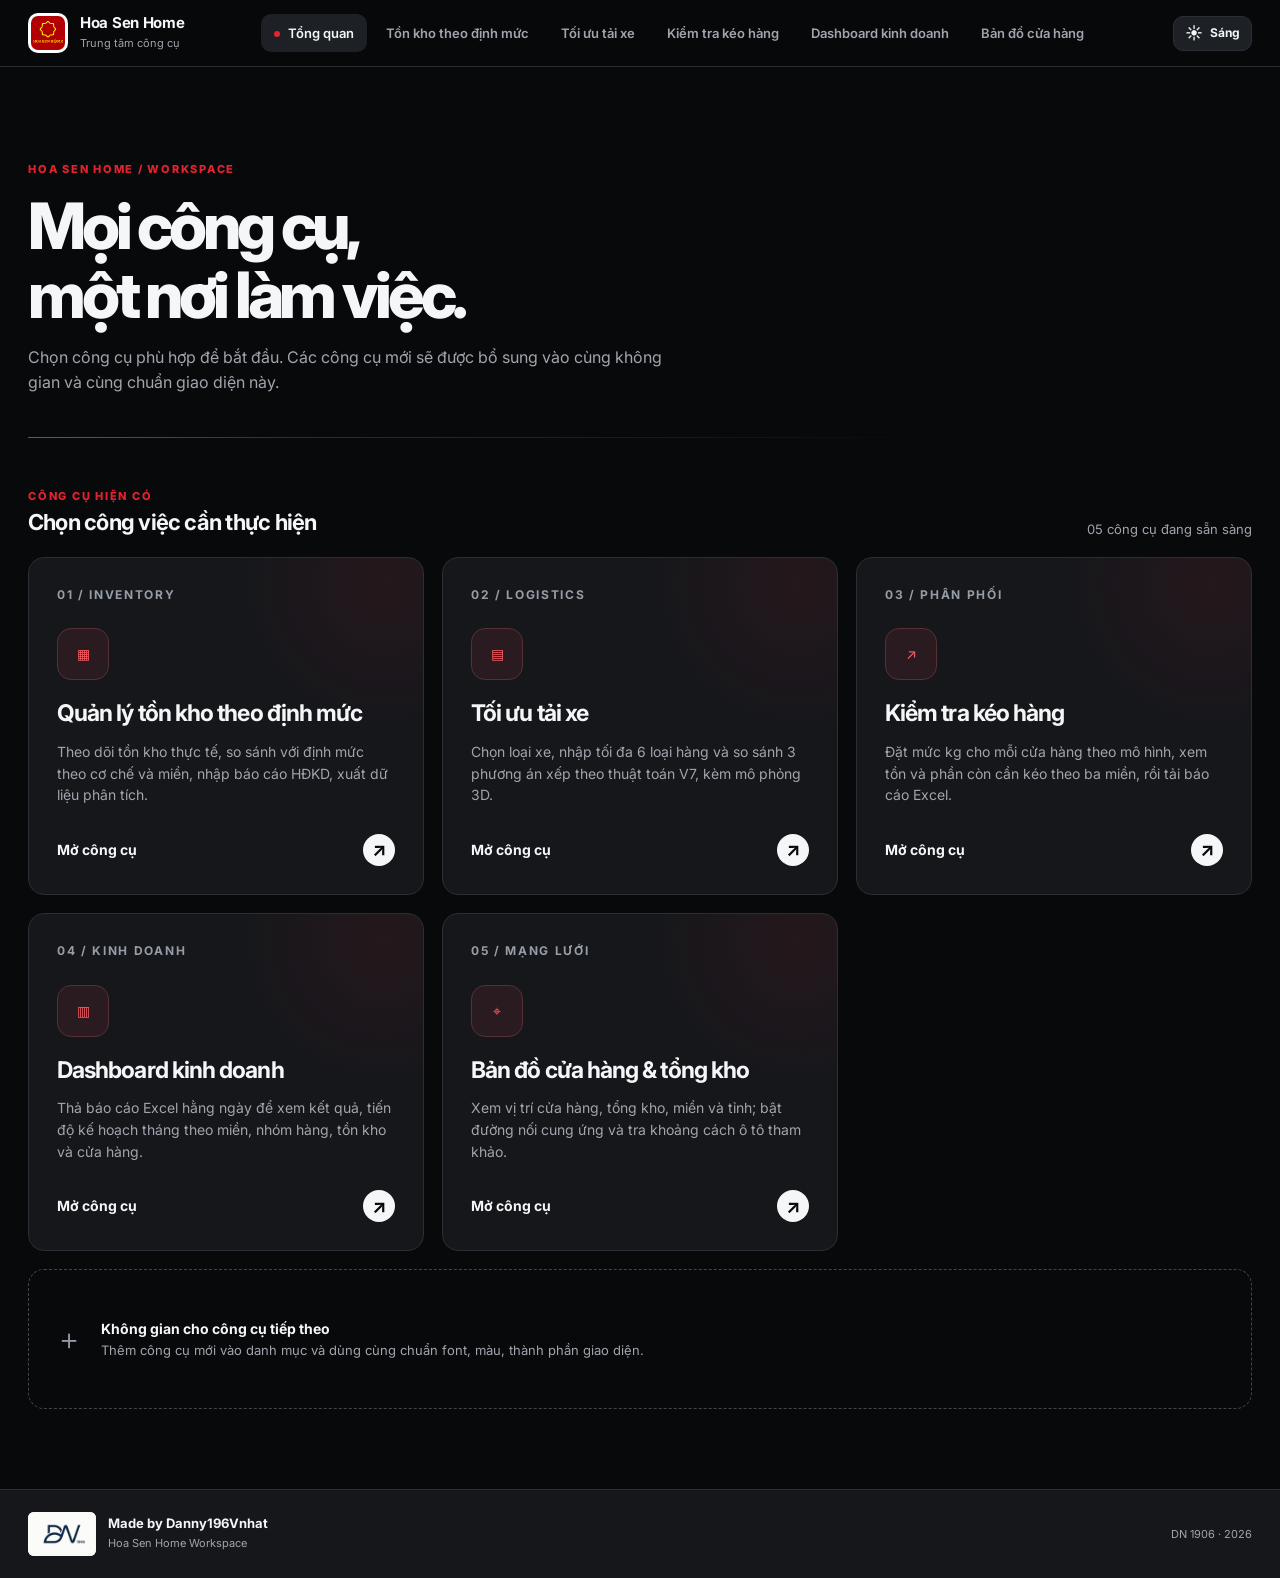
==== commit d5a71d53: "Add store and warehouse map to Hoa Sen Home hub" ====
--- a/index.html
+++ b/index.html
@@ -3,7 +3,7 @@
 <head>
   <meta charset="utf-8">
   <meta name="viewport" content="width=device-width,initial-scale=1">
-  <meta name="description" content="Không gian công cụ Hoa Sen Home: tồn kho theo định mức, tối ưu tải xe, kiểm tra kéo hàng và dashboard kinh doanh.">
+  <meta name="description" content="Trung tâm công cụ Hoa Sen Home: tồn kho, tải xe, kéo hàng, dashboard kinh doanh và bản đồ cửa hàng, tổng kho.">
   <title>Trung tâm công cụ | Hoa Sen Home</title>
   <script src="/assets/theme.js"></script>
   <link rel="stylesheet" href="/assets/shared.css">
@@ -12,16 +12,17 @@
 <body>
   <header class="site-header"><div class="site-header-inner">
     <a class="brand" href="/"><img src="/assets/logo-hsh.jpg" alt="Hoa Sen Home"><div><strong>Hoa Sen Home</strong><span>Trung tâm công cụ</span></div></a>
-    <nav class="site-nav" aria-label="Công cụ"><a class="active" href="/">Tổng quan</a><a href="/inventory/">Tồn kho theo định mức</a><a href="/truck/">Tối ưu tải xe</a><a href="/pull">Kiểm tra kéo hàng</a><a href="/dashboard/">Dashboard kinh doanh</a></nav>
+    <nav class="site-nav" aria-label="Công cụ"><a class="active" href="/">Tổng quan</a><a href="/inventory/">Tồn kho theo định mức</a><a href="/truck/">Tối ưu tải xe</a><a href="/pull">Kiểm tra kéo hàng</a><a href="/dashboard/">Dashboard kinh doanh</a><a href="/map/">Bản đồ cửa hàng</a></nav>
   </div></header>
   <main class="shell">
     <section class="hero"><div class="eyebrow">HOA SEN HOME / WORKSPACE</div><h1>Mọi công cụ,<br>một nơi làm việc.</h1><p>Chọn công cụ phù hợp để bắt đầu. Các công cụ mới sẽ được bổ sung vào cùng không gian và cùng chuẩn giao diện này.</p><div class="hero-rule"></div></section>
-    <section aria-labelledby="tools-heading"><div class="section-head"><div><div class="eyebrow">CÔNG CỤ HIỆN CÓ</div><h2 id="tools-heading">Chọn công việc cần thực hiện</h2></div><p>04 công cụ đang sẵn sàng</p></div>
+    <section aria-labelledby="tools-heading"><div class="section-head"><div><div class="eyebrow">CÔNG CỤ HIỆN CÓ</div><h2 id="tools-heading">Chọn công việc cần thực hiện</h2></div><p>05 công cụ đang sẵn sàng</p></div>
       <div class="tool-grid">
         <a class="tool-card" href="/inventory/"><span class="number">01 / INVENTORY</span><div class="tool-icon" aria-hidden="true">▦</div><h3>Quản lý tồn kho theo định mức</h3><p>Theo dõi tồn kho thực tế, so sánh với định mức theo cơ chế và miền, nhập báo cáo HĐKD, xuất dữ liệu phân tích.</p><div class="card-footer"><span>Mở công cụ</span><span class="arrow">↗</span></div></a>
         <a class="tool-card" href="/truck/"><span class="number">02 / LOGISTICS</span><div class="tool-icon" aria-hidden="true">▤</div><h3>Tối ưu tải xe</h3><p>Chọn loại xe, nhập tối đa 6 loại hàng và so sánh 3 phương án xếp theo thuật toán V7, kèm mô phỏng 3D.</p><div class="card-footer"><span>Mở công cụ</span><span class="arrow">↗</span></div></a>
         <a class="tool-card" href="/pull"><span class="number">03 / PHÂN PHỐI</span><div class="tool-icon" aria-hidden="true">↗</div><h3>Kiểm tra kéo hàng</h3><p>Đặt mức kg cho mỗi cửa hàng theo mô hình, xem tồn và phần còn cần kéo theo ba miền, rồi tải báo cáo Excel.</p><div class="card-footer"><span>Mở công cụ</span><span class="arrow">↗</span></div></a>
         <a class="tool-card" href="/dashboard/"><span class="number">04 / KINH DOANH</span><div class="tool-icon" aria-hidden="true">▥</div><h3>Dashboard kinh doanh</h3><p>Thả báo cáo Excel hằng ngày để xem kết quả, tiến độ kế hoạch tháng theo miền, nhóm hàng, tồn kho và cửa hàng.</p><div class="card-footer"><span>Mở công cụ</span><span class="arrow">↗</span></div></a>
+        <a class="tool-card" href="/map/"><span class="number">05 / MẠNG LƯỚI</span><div class="tool-icon" aria-hidden="true">⌖</div><h3>Bản đồ cửa hàng & tổng kho</h3><p>Xem vị trí cửa hàng, tổng kho, miền và tỉnh; bật đường nối cung ứng và tra khoảng cách ô tô tham khảo.</p><div class="card-footer"><span>Mở công cụ</span><span class="arrow">↗</span></div></a>
       </div>
       <div class="future-card"><div class="plus" aria-hidden="true">＋</div><div><strong>Không gian cho công cụ tiếp theo</strong><span>Thêm công cụ mới vào danh mục và dùng cùng chuẩn font, màu, thành phần giao diện.</span></div></div>
     </section>
